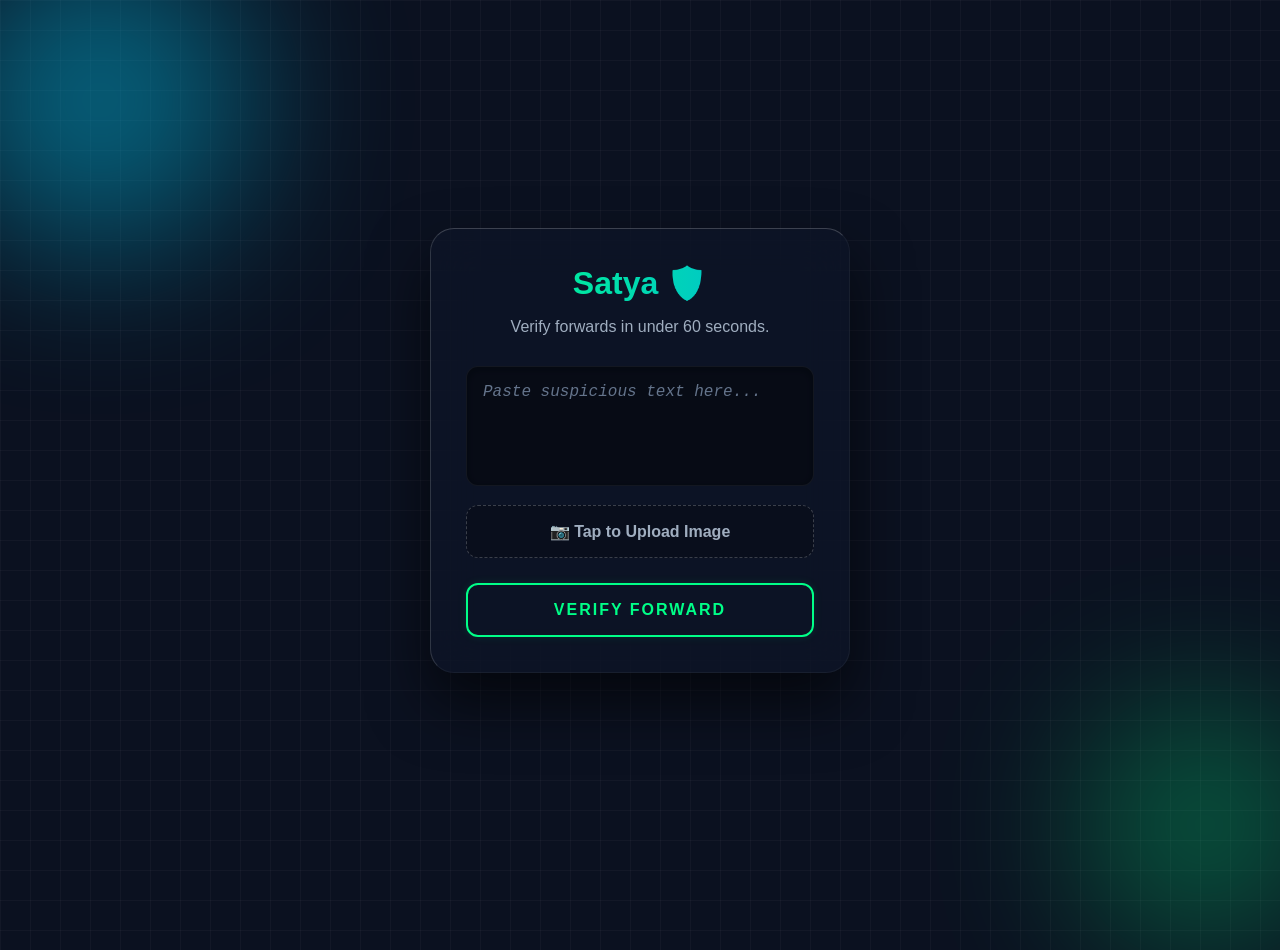
==== index.html @ 72132bfb "Add files via upload" ====
<!DOCTYPE html>
<html lang="en">
<head>
    <meta charset="UTF-8">
    <meta name="viewport" content="width=device-width, initial-scale=1.0">
    <title>Satya | Forward-Checker</title>
    <link rel="stylesheet" href="style.css">
    <link rel="manifest" href="manifest.json">
</head>
<body>
    <div class="bg-shape bg-teal"></div>
    <div class="bg-shape bg-green"></div>
    
    <div class="app-container">
        <header>
            <h1>Satya 🛡️</h1>
            <p>Verify forwards in under 60 seconds.</p>
        </header>

        <!-- 1. Intake View -->
        <main id="intake-view">
            <textarea id="claim-text" placeholder="Paste suspicious text here..."></textarea>

            <div class="file-upload-box">
                <input type="file" id="claim-image" accept="image/*" hidden>
                <label for="claim-image" class="upload-label">📷 Tap to Upload Image</label>
            </div>

            <button id="verify-btn">Verify Forward</button>
        </main>

        <!-- 2. Loading View (Hidden by default) -->
        <div id="loading-view" class="hidden">
            <div class="spinner"></div>
            <p class="loading-text">Scanning fact-check databases...</p>
        </div>

        <!-- 3. Verdict Card View (Hidden by default) -->
        <section id="result-view" class="hidden">
            <div id="verdict-container" class="card verdict-unverifiable">
                <h2 id="verdict-title">Unverifiable ⚠️</h2>

                <div class="confidence-badge">
                    Confidence: <span id="confidence-score">75%</span>
                </div>

                <div class="explanation-box">
                    <p id="expl-en">Waiting for analysis...</p>
                </div>

                <div class="sources">
                    <strong>Sources:</strong> <span id="source-links">-</span>
                </div>
            </div>

            <button id="reset-btn" class="secondary-btn">Check Another Claim</button>
        </section>
    </div>

    <script src="script.js"></script>
</body>
</html>
---- style.css ----
body {
    background-color: #0b1120; /* Deepest tech blue/black */
    background-image: 
        linear-gradient(rgba(255, 255, 255, 0.03) 1px, transparent 1px),
        linear-gradient(90deg, rgba(255, 255, 255, 0.03) 1px, transparent 1px);
    background-size: 30px 30px; /* Creates the grid pattern */
    color: #ffffff;
    font-family: -apple-system, BlinkMacSystemFont, "Segoe UI", Roboto, sans-serif;
    display: flex;
    justify-content: center;
    align-items: center;
    min-height: 100vh;
    margin: 0;
    overflow: hidden; /* Stops the glowing orbs from causing scrollbars */
}

.app-container {
    width: 100%;
    max-width: 420px;
    background: rgba(15, 23, 42, 0.5); /* Semi-transparent slate blue */
    backdrop-filter: blur(24px); /* Heavy blur for the grid behind it */
    -webkit-backdrop-filter: blur(24px);
    border: 1px solid rgba(255, 255, 255, 0.05);
    border-top: 1px solid rgba(255, 255, 255, 0.2); /* Simulates light hitting the top edge */
    border-left: 1px solid rgba(255, 255, 255, 0.15); /* Simulates light hitting the left edge */
    border-radius: 24px;
    padding: 35px;
    box-shadow: 0 30px 60px rgba(0, 0, 0, 0.6); /* Deeper drop shadow to float the glass */
    box-sizing: border-box;
    z-index: 10;
}

.card {
    background: #ffffff;
    border-radius: 12px;
    padding: 24px;
    box-shadow: 0 4px 15px rgba(0,0,0,0.05);
    margin: 20px auto;
    max-width: 90%;
    border-top: 8px solid #ff9800; /* Default Unverifiable color */
    font-family: -apple-system, BlinkMacSystemFont, sans-serif;
}

.confidence-badge {
    display: inline-block;
    background: rgba(255, 255, 255, 0.05);
    color: #ffffff;
    padding: 6px 12px;
    border-radius: 6px;
    font-weight: 600;
    margin-bottom: 15px;
    border: 1px solid rgba(255, 255, 255, 0.1);
}

.explanation-box {
    background: rgba(0, 0, 0, 0.4);
    padding: 16px;
    border-radius: 8px;
    margin-bottom: 15px;
    font-size: 1.1em;
    line-height: 1.5;
    color: #e2e8f0; /* Light gray text for readability */
    border-left: 3px solid rgba(255, 255, 255, 0.2);
}

/* --- 3. Dynamic Neon States (The Magic) --- */
.verdict-true {
    border-top: 4px solid #00ff88 !important;
    box-shadow: 0 10px 30px rgba(0, 255, 136, 0.1) !important;
}
.verdict-true #verdict-title { 
    color: #00ff88; 
    text-shadow: 0 0 10px rgba(0, 255, 136, 0.5); 
}

.verdict-false {
    border-top: 4px solid #ff3366 !important;
    box-shadow: 0 10px 30px rgba(255, 51, 102, 0.1) !important;
}
.verdict-false #verdict-title { 
    color: #ff3366; 
    text-shadow: 0 0 10px rgba(255, 51, 102, 0.5); 
}

.verdict-unverifiable {
    border-top: 4px solid #ffb347 !important;
    box-shadow: 0 10px 30px rgba(255, 179, 71, 0.1) !important;
}
.verdict-unverifiable #verdict-title { 
    color: #ffb347; 
    text-shadow: 0 0 10px rgba(255, 179, 71, 0.5); 
}

/* Intake Styles */
#claim-text {
    width: 100%;
    height: 120px;
    padding: 16px;
    border-radius: 12px;
    background: rgba(0, 0, 0, 0.4); /* Dark inset cavity */
    border: 1px solid rgba(255, 255, 255, 0.05);
    color: #00ff88; /* Text glows green as they type */
    font-size: 16px;
    margin-bottom: 15px;
    box-sizing: border-box;
    resize: none;
    box-shadow: inset 0 2px 10px rgba(0,0,0,0.3);
    transition: all 0.3s ease;
}

#claim-text::placeholder {
    color: #64748b; /* Lighter, readable grey */
    font-style: italic;
}

#claim-text:focus {
    outline: none;
    border-color: #00b4db;
    box-shadow: 0 0 15px rgba(0, 180, 219, 0.2), inset 0 2px 10px rgba(0,0,0,0.3);
}

.upload-label {
    display: block;
    text-align: center;
    padding: 16px;
    background: rgba(0, 0, 0, 0.2);
    color: #a0aec0;
    border: 1px dashed rgba(255, 255, 255, 0.2);
    border-radius: 12px;
    cursor: pointer;
    font-weight: 600;
    margin-bottom: 25px;
    transition: all 0.3s ease;
}

.upload-label:hover {
    border-color: #00ff88;
    color: #00ff88;
    background: rgba(0, 255, 136, 0.05);
    transform: translateY(-2px); /* Makes it pop up slightly */
}

#verify-btn {
    width: 100%;
    padding: 16px;
    background: transparent;
    color: #00ff88;
    border: 2px solid #00ff88;
    border-radius: 12px;
    font-size: 16px;
    font-weight: 700;
    letter-spacing: 2px; /* Makes it look more high-tech */
    text-transform: uppercase;
    cursor: pointer;
    box-shadow: 0 0 10px rgba(0, 255, 136, 0.1);
    transition: all 0.3s ease;
    animation: pulseGlow 2.5s infinite; /* Active pulse */
}

#verify-btn:hover {
    background: #00ff88;
    color: #0f2027; /* Dark text on bright background */
    box-shadow: 0 0 20px rgba(0, 255, 136, 0.4);
    transform: translateY(-2px); /* Slight lift effect */
}

/* Loading Styles */
#loading-view {
    text-align: center;
    padding: 40px 20px;
}

.spinner {
    width: 50px;
    height: 50px;
    border: 5px solid rgba(255,255,255,0.05);
    border-top: 5px solid #00b4db;
    border-radius: 50%;
    animation: spin 1s linear infinite;
    margin: 0 auto 20px auto;
    box-shadow: 0 0 15px rgba(0, 180, 219, 0.2);
}

.loading-text {
    color: #00b4db;
    text-shadow: 0 0 5px rgba(0, 180, 219, 0.3);
    font-weight: 500;
}

/* Keyframes for the infinite spin */
@keyframes spin {
    0% { transform: rotate(0deg); }
    100% { transform: rotate(360deg); }
}

/* Utility to toggle views via JS */
.hidden {
    display: none !important;
}

.secondary-btn {
    width: 100%;
    padding: 14px;
    background-color: #e4e6eb;
    color: #050505;
    border: none;
    border-radius: 8px;
    font-size: 16px;
    font-weight: 600;
    cursor: pointer;
    margin-top: 10px;
}

.secondary-btn:hover {
    background-color: #d8dadf;
}

header {
    text-align: center;
    margin-bottom: 25px;
}

header h1 {
    font-size: 32px;
    margin: 0 0 5px 0;
    background: linear-gradient(to right, #00ff88, #00b4db);
    -webkit-background-clip: text;
    background-clip: text;
    -webkit-text-fill-color: transparent; 
    display: flex;
    justify-content: center;
    align-items: center;
    gap: 8px; /* Adds perfect spacing between text and the shield */
}

header p {
    color: #a0aec0;
    margin-bottom: 30px;
}

.sources {
    color: #a0aec0;
}

.sources a {
    color: #00b4db; /* Neon blue links */
    text-decoration: none;
    transition: all 0.2s;
}

.sources a:hover {
    text-decoration: underline;
    text-shadow: 0 0 8px rgba(0, 180, 219, 0.6);
}

.bg-shape {
    position: absolute;
    border-radius: 50%;
    filter: blur(80px); /* This makes them look like glowing light */
    z-index: -1; /* Keeps them behind your app */
    animation: float 10s infinite alternate ease-in-out;
}

.bg-teal {
    width: 300px;
    height: 300px;
    background: #00b4db;
    top: -50px;
    left: -50px;
    opacity: 0.5;
}

.bg-green {
    width: 250px;
    height: 250px;
    background: #00ff88;
    bottom: -50px;
    right: -50px;
    opacity: 0.3;
}

@keyframes float {
    0% { transform: translateY(0) scale(1); }
    100% { transform: translateY(20px) scale(1.1); }
}

@keyframes pulseGlow {
    0% { box-shadow: 0 0 5px rgba(0, 255, 136, 0.1); }
    50% { box-shadow: 0 0 20px rgba(0, 255, 136, 0.3); }
    100% { box-shadow: 0 0 5px rgba(0, 255, 136, 0.1); }
}
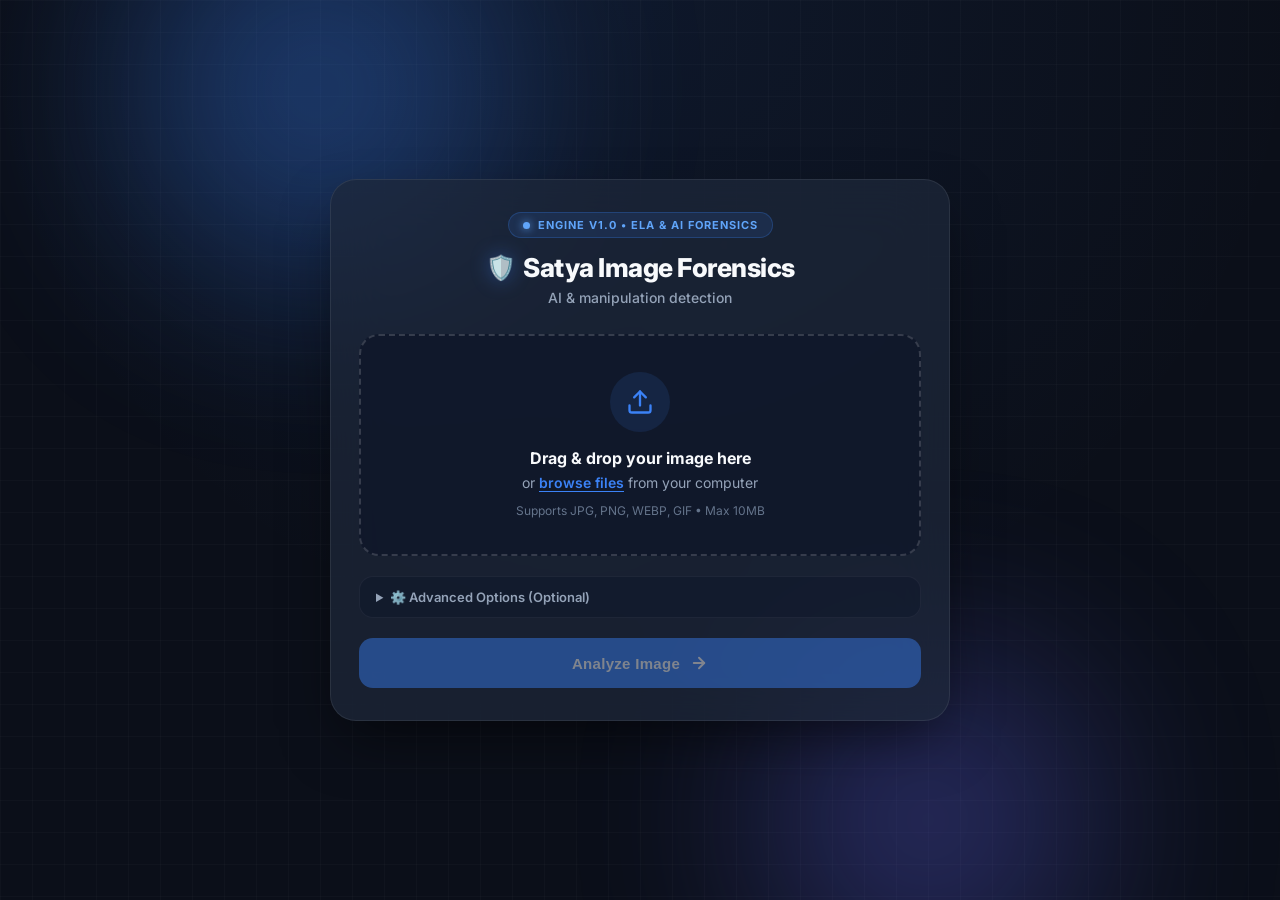
==== commit c1adabcf: "rahul contrib" ====
--- a/index.html
+++ b/index.html
@@ -1,62 +1,279 @@
-<!DOCTYPE html>
-<html lang="en">
-<head>
-    <meta charset="UTF-8">
-    <meta name="viewport" content="width=device-width, initial-scale=1.0">
-    <title>Satya | Forward-Checker</title>
-    <link rel="stylesheet" href="style.css">
-    <link rel="manifest" href="manifest.json">
-</head>
-<body>
-    <div class="bg-shape bg-teal"></div>
-    <div class="bg-shape bg-green"></div>
-    
-    <div class="app-container">
-        <header>
-            <h1>Satya 🛡️</h1>
-            <p>Verify forwards in under 60 seconds.</p>
-        </header>
-
-        <!-- 1. Intake View -->
-        <main id="intake-view">
-            <textarea id="claim-text" placeholder="Paste suspicious text here..."></textarea>
-
-            <div class="file-upload-box">
-                <input type="file" id="claim-image" accept="image/*" hidden>
-                <label for="claim-image" class="upload-label">📷 Tap to Upload Image</label>
-            </div>
-
-            <button id="verify-btn">Verify Forward</button>
-        </main>
-
-        <!-- 2. Loading View (Hidden by default) -->
-        <div id="loading-view" class="hidden">
-            <div class="spinner"></div>
-            <p class="loading-text">Scanning fact-check databases...</p>
-        </div>
-
-        <!-- 3. Verdict Card View (Hidden by default) -->
-        <section id="result-view" class="hidden">
-            <div id="verdict-container" class="card verdict-unverifiable">
-                <h2 id="verdict-title">Unverifiable ⚠️</h2>
-
-                <div class="confidence-badge">
-                    Confidence: <span id="confidence-score">75%</span>
-                </div>
-
-                <div class="explanation-box">
-                    <p id="expl-en">Waiting for analysis...</p>
-                </div>
-
-                <div class="sources">
-                    <strong>Sources:</strong> <span id="source-links">-</span>
-                </div>
-            </div>
-
-            <button id="reset-btn" class="secondary-btn">Check Another Claim</button>
-        </section>
-    </div>
-
-    <script src="script.js"></script>
-</body>
+<!--
+=============================================================================
+  Satya Image Forensics — AI & Manipulation Detection Web UI
+=============================================================================
+  How to run:
+  Terminal 1: uvicorn api:app --reload --port 8000
+  Terminal 2: open index.html in browser (or use Live Server extension)
+=============================================================================
+-->
+<!DOCTYPE html>
+<html lang="en">
+<head>
+    <meta charset="UTF-8">
+    <meta name="viewport" content="width=device-width, initial-scale=1.0">
+    <title>Satya Image Forensics | AI & Manipulation Detection</title>
+    <meta name="description" content="State-of-the-art image forensics: Error Level Analysis (ELA), AI synthetic detection, deepfake facial analysis, and chyron tampering detection.">
+    <link rel="preconnect" href="https://fonts.googleapis.com">
+    <link rel="preconnect" href="https://fonts.gstatic.com" crossorigin>
+    <link href="https://fonts.googleapis.com/css2?family=Inter:wght@400;500;600;700;800&family=JetBrains+Mono:wght@400;600&display=swap" rel="stylesheet">
+    <link rel="stylesheet" href="style.css">
+</head>
+<body>
+    <!-- Background glowing ambient lights -->
+    <div class="glow-orb glow-top"></div>
+    <div class="glow-orb glow-bottom"></div>
+
+    <div class="app-layout">
+        <!-- Main Application Card -->
+        <main class="forensics-card">
+            
+            <!-- Header -->
+            <header class="app-header">
+                <div class="brand-badge">
+                    <span class="pulse-dot"></span>
+                    <span>ENGINE V1.0 • ELA &amp; AI FORENSICS</span>
+                </div>
+                <h1 class="brand-title">
+                    <span class="shield-icon">🛡️</span> Satya Image Forensics
+                </h1>
+                <p class="brand-tagline">AI &amp; manipulation detection</p>
+            </header>
+
+            <!-- Error Banner (Hidden by default) -->
+            <div id="error-banner" class="error-banner hidden" role="alert">
+                <div class="error-icon">⚠️</div>
+                <div class="error-content">
+                    <div class="error-title">Analysis Failed</div>
+                    <div id="error-message" class="error-desc">Unable to connect to the backend server.</div>
+                    <div class="error-hint">Ensure backend is running: <code>uvicorn api:app --reload --port 8000</code></div>
+                </div>
+                <button id="close-error-btn" class="error-close" aria-label="Dismiss error">&times;</button>
+            </div>
+
+            <!-- 1. Intake / Upload Panel -->
+            <section id="intake-panel" class="panel-section active">
+                
+                <!-- Drag and Drop Zone -->
+                <div id="drop-zone" class="drop-zone" tabindex="0" role="button" aria-label="Upload image zone">
+                    <input type="file" id="file-input" accept="image/jpeg,image/png,image/webp,image/gif" hidden>
+                    
+                    <!-- Empty State View -->
+                    <div id="drop-content-empty" class="drop-content">
+                        <div class="upload-icon-wrapper">
+                            <svg class="upload-svg" viewBox="0 0 24 24" fill="none" stroke="currentColor" stroke-width="2" stroke-linecap="round" stroke-linejoin="round">
+                                <path d="M21 15v4a2 2 0 0 1-2 2H5a2 2 0 0 1-2-2v-4"></path>
+                                <polyline points="17 8 12 3 7 8"></polyline>
+                                <line x1="12" y1="3" x2="12" y2="15"></line>
+                            </svg>
+                        </div>
+                        <div class="drop-title">Drag &amp; drop your image here</div>
+                        <div class="drop-subtitle">or <span class="browse-link">browse files</span> from your computer</div>
+                        <div class="drop-formats">Supports JPG, PNG, WEBP, GIF &bull; Max 10MB</div>
+                    </div>
+
+                    <!-- Image Preview View (Hidden initially) -->
+                    <div id="drop-content-preview" class="preview-container hidden">
+                        <div class="preview-img-wrapper">
+                            <img id="preview-image" src="" alt="Forensics target preview">
+                            <div class="preview-overlay">
+                                <span class="overlay-text">Click or drop to replace</span>
+                            </div>
+                        </div>
+                        <div class="preview-meta">
+                            <div id="preview-filename" class="preview-filename">image.jpg</div>
+                            <div id="preview-filesize" class="preview-filesize">0 KB</div>
+                        </div>
+                        <button type="button" id="remove-img-btn" class="remove-btn" title="Remove image">&times; Remove</button>
+                    </div>
+                </div>
+
+                <!-- Advanced Options Toggle -->
+                <details class="advanced-options">
+                    <summary class="advanced-summary">
+                        <span>⚙️ Advanced Options (Optional)</span>
+                    </summary>
+                    <div class="advanced-fields">
+                        <label class="checkbox-label">
+                            <input type="checkbox" id="screenshot-toggle">
+                            <span>Treat as mobile/broadcast screenshot (enables Chyron OCR analysis)</span>
+                        </label>
+                        <div class="input-group">
+                            <label for="claimed-source-input">Claimed Source URL (for banner cross-checking):</label>
+                            <input type="url" id="claimed-source-input" placeholder="e.g. https://bbc.com/news">
+                        </div>
+                    </div>
+                </details>
+
+                <!-- Action Button -->
+                <button type="button" id="analyze-btn" class="primary-btn" disabled>
+                    <span class="btn-text">Analyze Image</span>
+                    <svg class="btn-arrow" viewBox="0 0 24 24" fill="none" stroke="currentColor" stroke-width="2.5" stroke-linecap="round" stroke-linejoin="round">
+                        <line x1="5" y1="12" x2="19" y2="12"></line>
+                        <polyline points="12 5 19 12 12 19"></polyline>
+                    </svg>
+                </button>
+            </section>
+
+            <!-- 2. Loading State Panel -->
+            <section id="loading-panel" class="panel-section hidden">
+                <div class="loading-box">
+                    <div class="scanner-wrapper">
+                        <div class="scanner-ring outer-ring"></div>
+                        <div class="scanner-ring middle-ring"></div>
+                        <div class="scanner-ring inner-ring"></div>
+                        <div class="scanner-center">🔍</div>
+                    </div>
+                    <h2 class="loading-headline">Analyzing Image...</h2>
+                    <p id="loading-step-text" class="loading-step">Running Error Level Analysis (ELA)...</p>
+                    <div class="loading-progress-bar">
+                        <div class="loading-bar-fill"></div>
+                    </div>
+                </div>
+            </section>
+
+            <!-- 3. Results Panel -->
+            <section id="results-panel" class="panel-section hidden">
+                
+                <!-- Verdict Header Card -->
+                <div id="verdict-banner" class="verdict-banner verdict-manipulated">
+                    <div class="verdict-tag-wrapper">
+                        <span class="verdict-sub-label">FORENSIC VERDICT</span>
+                        <div id="verdict-title" class="verdict-title">MANIPULATED</div>
+                    </div>
+                    <div class="verdict-icon-container" id="verdict-icon">❌</div>
+                </div>
+
+                <!-- Metrics & Reason Card -->
+                <div class="results-hero-grid">
+                    
+                    <!-- Circular Confidence Meter -->
+                    <div class="metric-card confidence-card">
+                        <div class="card-label">CONFIDENCE SCORE</div>
+                        <div class="circle-progress-wrapper">
+                            <svg class="progress-ring" viewBox="0 0 120 120">
+                                <circle class="progress-ring-bg" cx="60" cy="60" r="50" />
+                                <circle id="confidence-circle" class="progress-ring-circle" cx="60" cy="60" r="50" />
+                            </svg>
+                            <div class="circle-content">
+                                <span id="confidence-number" class="confidence-number">85</span>
+                                <span class="confidence-symbol">%</span>
+                            </div>
+                        </div>
+                        <div id="confidence-tier" class="confidence-tier">High Confidence</div>
+                    </div>
+
+                    <!-- Plain Language Reason -->
+                    <div class="metric-card reason-card">
+                        <div class="card-label">FINDINGS EXPLANATION</div>
+                        <p id="verdict-reason" class="verdict-reason-text">
+                            Analyzing forensic signals...
+                        </p>
+                        <div id="provenance-badges" class="provenance-badges"></div>
+                    </div>
+                </div>
+
+                <!-- Expandable Sub-signals Section -->
+                <div class="signals-section">
+                    <div class="signals-header">
+                        <h3 class="signals-title">Detector Breakdown</h3>
+                        <span class="signals-subtitle">Individual layer analysis</span>
+                    </div>
+
+                    <div class="signals-list">
+                        
+                        <!-- 1. ELA -->
+                        <div class="signal-row">
+                            <div class="signal-info">
+                                <div class="signal-name-wrapper">
+                                    <span class="signal-icon">🔬</span>
+                                    <span class="signal-name">Error Level Analysis (ELA)</span>
+                                </div>
+                                <div class="signal-meta">
+                                    <span id="ela-badge" class="signal-badge badge-neutral">0%</span>
+                                </div>
+                            </div>
+                            <div class="signal-track">
+                                <div id="ela-bar" class="signal-fill" style="width: 0%;"></div>
+                            </div>
+                            <div id="ela-desc" class="signal-detail">Scanning spatial compression history...</div>
+                        </div>
+
+                        <!-- 2. AI Generator -->
+                        <div class="signal-row">
+                            <div class="signal-info">
+                                <div class="signal-name-wrapper">
+                                    <span class="signal-icon">🤖</span>
+                                    <span class="signal-name">AI Generation Detector</span>
+                                </div>
+                                <div class="signal-meta">
+                                    <span id="ai-badge" class="signal-badge badge-neutral">0%</span>
+                                </div>
+                            </div>
+                            <div class="signal-track">
+                                <div id="ai-bar" class="signal-fill" style="width: 0%;"></div>
+                            </div>
+                            <div id="ai-desc" class="signal-detail">Checking diffusion &amp; GAN frequency artifacts...</div>
+                        </div>
+
+                        <!-- 3. Face & Deepfake -->
+                        <div class="signal-row">
+                            <div class="signal-info">
+                                <div class="signal-name-wrapper">
+                                    <span class="signal-icon">👤</span>
+                                    <span class="signal-name">Face &amp; Deepfake Analysis</span>
+                                </div>
+                                <div class="signal-meta">
+                                    <span id="df-badge" class="signal-badge badge-neutral">0%</span>
+                                </div>
+                            </div>
+                            <div class="signal-track">
+                                <div id="df-bar" class="signal-fill" style="width: 0%;"></div>
+                            </div>
+                            <div id="df-desc" class="signal-detail">Evaluating facial blending seams &amp; symmetry...</div>
+                        </div>
+
+                        <!-- 4. Screenshot / Chyron -->
+                        <div class="signal-row">
+                            <div class="signal-info">
+                                <div class="signal-name-wrapper">
+                                    <span class="signal-icon">📺</span>
+                                    <span class="signal-name">Screenshot &amp; Chyron Doctoring</span>
+                                </div>
+                                <div class="signal-meta">
+                                    <span id="chyron-badge" class="signal-badge badge-neutral">0%</span>
+                                </div>
+                            </div>
+                            <div class="signal-track">
+                                <div id="chyron-bar" class="signal-fill" style="width: 0%;"></div>
+                            </div>
+                            <div id="chyron-desc" class="signal-detail">Checking text sharpness &amp; antialiasing consistency...</div>
+                        </div>
+
+                    </div>
+                </div>
+
+                <!-- Footer Stats & Actions -->
+                <div class="results-footer">
+                    <div id="processing-time" class="processing-badge">
+                        <span class="bolt-icon">⚡</span> Processing time: <span id="latency-val">0ms</span>
+                    </div>
+
+                    <div class="footer-buttons">
+                        <button type="button" id="copy-json-btn" class="secondary-btn">
+                            <span>📋 Copy JSON</span>
+                        </button>
+                        <button type="button" id="reset-btn" class="primary-btn reset-action-btn">
+                            <span>Check Another Image</span>
+                        </button>
+                    </div>
+                </div>
+
+            </section>
+
+        </main>
+    </div>
+
+    <script src="script.js"></script>
+</body>
 </html>
--- a/style.css
+++ b/style.css
@@ -1,291 +1,977 @@
-body {
-    background-color: #0b1120; /* Deepest tech blue/black */
-    background-image: 
-        linear-gradient(rgba(255, 255, 255, 0.03) 1px, transparent 1px),
-        linear-gradient(90deg, rgba(255, 255, 255, 0.03) 1px, transparent 1px);
-    background-size: 30px 30px; /* Creates the grid pattern */
-    color: #ffffff;
-    font-family: -apple-system, BlinkMacSystemFont, "Segoe UI", Roboto, sans-serif;
-    display: flex;
-    justify-content: center;
-    align-items: center;
-    min-height: 100vh;
-    margin: 0;
-    overflow: hidden; /* Stops the glowing orbs from causing scrollbars */
-}
-
-.app-container {
-    width: 100%;
-    max-width: 420px;
-    background: rgba(15, 23, 42, 0.5); /* Semi-transparent slate blue */
-    backdrop-filter: blur(24px); /* Heavy blur for the grid behind it */
-    -webkit-backdrop-filter: blur(24px);
-    border: 1px solid rgba(255, 255, 255, 0.05);
-    border-top: 1px solid rgba(255, 255, 255, 0.2); /* Simulates light hitting the top edge */
-    border-left: 1px solid rgba(255, 255, 255, 0.15); /* Simulates light hitting the left edge */
-    border-radius: 24px;
-    padding: 35px;
-    box-shadow: 0 30px 60px rgba(0, 0, 0, 0.6); /* Deeper drop shadow to float the glass */
-    box-sizing: border-box;
-    z-index: 10;
-}
-
-.card {
-    background: #ffffff;
-    border-radius: 12px;
-    padding: 24px;
-    box-shadow: 0 4px 15px rgba(0,0,0,0.05);
-    margin: 20px auto;
-    max-width: 90%;
-    border-top: 8px solid #ff9800; /* Default Unverifiable color */
-    font-family: -apple-system, BlinkMacSystemFont, sans-serif;
-}
-
-.confidence-badge {
-    display: inline-block;
-    background: rgba(255, 255, 255, 0.05);
-    color: #ffffff;
-    padding: 6px 12px;
-    border-radius: 6px;
-    font-weight: 600;
-    margin-bottom: 15px;
-    border: 1px solid rgba(255, 255, 255, 0.1);
-}
-
-.explanation-box {
-    background: rgba(0, 0, 0, 0.4);
-    padding: 16px;
-    border-radius: 8px;
-    margin-bottom: 15px;
-    font-size: 1.1em;
-    line-height: 1.5;
-    color: #e2e8f0; /* Light gray text for readability */
-    border-left: 3px solid rgba(255, 255, 255, 0.2);
-}
-
-/* --- 3. Dynamic Neon States (The Magic) --- */
-.verdict-true {
-    border-top: 4px solid #00ff88 !important;
-    box-shadow: 0 10px 30px rgba(0, 255, 136, 0.1) !important;
-}
-.verdict-true #verdict-title { 
-    color: #00ff88; 
-    text-shadow: 0 0 10px rgba(0, 255, 136, 0.5); 
-}
-
-.verdict-false {
-    border-top: 4px solid #ff3366 !important;
-    box-shadow: 0 10px 30px rgba(255, 51, 102, 0.1) !important;
-}
-.verdict-false #verdict-title { 
-    color: #ff3366; 
-    text-shadow: 0 0 10px rgba(255, 51, 102, 0.5); 
-}
-
-.verdict-unverifiable {
-    border-top: 4px solid #ffb347 !important;
-    box-shadow: 0 10px 30px rgba(255, 179, 71, 0.1) !important;
-}
-.verdict-unverifiable #verdict-title { 
-    color: #ffb347; 
-    text-shadow: 0 0 10px rgba(255, 179, 71, 0.5); 
-}
-
-/* Intake Styles */
-#claim-text {
-    width: 100%;
-    height: 120px;
-    padding: 16px;
-    border-radius: 12px;
-    background: rgba(0, 0, 0, 0.4); /* Dark inset cavity */
-    border: 1px solid rgba(255, 255, 255, 0.05);
-    color: #00ff88; /* Text glows green as they type */
-    font-size: 16px;
-    margin-bottom: 15px;
-    box-sizing: border-box;
-    resize: none;
-    box-shadow: inset 0 2px 10px rgba(0,0,0,0.3);
-    transition: all 0.3s ease;
-}
-
-#claim-text::placeholder {
-    color: #64748b; /* Lighter, readable grey */
-    font-style: italic;
-}
-
-#claim-text:focus {
-    outline: none;
-    border-color: #00b4db;
-    box-shadow: 0 0 15px rgba(0, 180, 219, 0.2), inset 0 2px 10px rgba(0,0,0,0.3);
-}
-
-.upload-label {
-    display: block;
-    text-align: center;
-    padding: 16px;
-    background: rgba(0, 0, 0, 0.2);
-    color: #a0aec0;
-    border: 1px dashed rgba(255, 255, 255, 0.2);
-    border-radius: 12px;
-    cursor: pointer;
-    font-weight: 600;
-    margin-bottom: 25px;
-    transition: all 0.3s ease;
-}
-
-.upload-label:hover {
-    border-color: #00ff88;
-    color: #00ff88;
-    background: rgba(0, 255, 136, 0.05);
-    transform: translateY(-2px); /* Makes it pop up slightly */
-}
-
-#verify-btn {
-    width: 100%;
-    padding: 16px;
-    background: transparent;
-    color: #00ff88;
-    border: 2px solid #00ff88;
-    border-radius: 12px;
-    font-size: 16px;
-    font-weight: 700;
-    letter-spacing: 2px; /* Makes it look more high-tech */
-    text-transform: uppercase;
-    cursor: pointer;
-    box-shadow: 0 0 10px rgba(0, 255, 136, 0.1);
-    transition: all 0.3s ease;
-    animation: pulseGlow 2.5s infinite; /* Active pulse */
-}
-
-#verify-btn:hover {
-    background: #00ff88;
-    color: #0f2027; /* Dark text on bright background */
-    box-shadow: 0 0 20px rgba(0, 255, 136, 0.4);
-    transform: translateY(-2px); /* Slight lift effect */
-}
-
-/* Loading Styles */
-#loading-view {
-    text-align: center;
-    padding: 40px 20px;
-}
-
-.spinner {
-    width: 50px;
-    height: 50px;
-    border: 5px solid rgba(255,255,255,0.05);
-    border-top: 5px solid #00b4db;
-    border-radius: 50%;
-    animation: spin 1s linear infinite;
-    margin: 0 auto 20px auto;
-    box-shadow: 0 0 15px rgba(0, 180, 219, 0.2);
-}
-
-.loading-text {
-    color: #00b4db;
-    text-shadow: 0 0 5px rgba(0, 180, 219, 0.3);
-    font-weight: 500;
-}
-
-/* Keyframes for the infinite spin */
-@keyframes spin {
-    0% { transform: rotate(0deg); }
-    100% { transform: rotate(360deg); }
-}
-
-/* Utility to toggle views via JS */
-.hidden {
-    display: none !important;
-}
-
-.secondary-btn {
-    width: 100%;
-    padding: 14px;
-    background-color: #e4e6eb;
-    color: #050505;
-    border: none;
-    border-radius: 8px;
-    font-size: 16px;
-    font-weight: 600;
-    cursor: pointer;
-    margin-top: 10px;
-}
-
-.secondary-btn:hover {
-    background-color: #d8dadf;
-}
-
-header {
-    text-align: center;
-    margin-bottom: 25px;
-}
-
-header h1 {
-    font-size: 32px;
-    margin: 0 0 5px 0;
-    background: linear-gradient(to right, #00ff88, #00b4db);
-    -webkit-background-clip: text;
-    background-clip: text;
-    -webkit-text-fill-color: transparent; 
-    display: flex;
-    justify-content: center;
-    align-items: center;
-    gap: 8px; /* Adds perfect spacing between text and the shield */
-}
-
-header p {
-    color: #a0aec0;
-    margin-bottom: 30px;
-}
-
-.sources {
-    color: #a0aec0;
-}
-
-.sources a {
-    color: #00b4db; /* Neon blue links */
-    text-decoration: none;
-    transition: all 0.2s;
-}
-
-.sources a:hover {
-    text-decoration: underline;
-    text-shadow: 0 0 8px rgba(0, 180, 219, 0.6);
-}
-
-.bg-shape {
-    position: absolute;
-    border-radius: 50%;
-    filter: blur(80px); /* This makes them look like glowing light */
-    z-index: -1; /* Keeps them behind your app */
-    animation: float 10s infinite alternate ease-in-out;
-}
-
-.bg-teal {
-    width: 300px;
-    height: 300px;
-    background: #00b4db;
-    top: -50px;
-    left: -50px;
-    opacity: 0.5;
-}
-
-.bg-green {
-    width: 250px;
-    height: 250px;
-    background: #00ff88;
-    bottom: -50px;
-    right: -50px;
-    opacity: 0.3;
-}
-
-@keyframes float {
-    0% { transform: translateY(0) scale(1); }
-    100% { transform: translateY(20px) scale(1.1); }
-}
-
-@keyframes pulseGlow {
-    0% { box-shadow: 0 0 5px rgba(0, 255, 136, 0.1); }
-    50% { box-shadow: 0 0 20px rgba(0, 255, 136, 0.3); }
-    100% { box-shadow: 0 0 5px rgba(0, 255, 136, 0.1); }
+/* ==========================================================================
+   Satya Image Forensics — Modern Dark UI Design System
+   ========================================================================== */
+
+:root {
+    /* Color Palette */
+    --bg-base: #0B0F19;
+    --bg-surface: #111827;
+    --bg-card: rgba(30, 41, 59, 0.7);
+    --bg-card-border: rgba(255, 255, 255, 0.08);
+    --bg-input: rgba(15, 23, 42, 0.8);
+
+    /* Text Colors */
+    --text-primary: #F8FAFC;
+    --text-secondary: #94A3B8;
+    --text-muted: #64748B;
+
+    /* Accents */
+    --color-electric-blue: #3B82F6;
+    --color-electric-blue-hover: #2563EB;
+    --color-electric-blue-glow: rgba(59, 130, 246, 0.25);
+
+    /* Verdict Colors */
+    --color-authentic: #22C55E;
+    --color-authentic-glow: rgba(34, 197, 94, 0.2);
+    --color-manipulated: #EF4444;
+    --color-manipulated-glow: rgba(239, 68, 68, 0.2);
+    --color-uncertain: #F59E0B;
+    --color-uncertain-glow: rgba(245, 158, 11, 0.2);
+
+    /* Radii & Shadows */
+    --radius-sm: 8px;
+    --radius-md: 14px;
+    --radius-lg: 20px;
+    --radius-xl: 26px;
+    --shadow-main: 0 25px 60px -15px rgba(0, 0, 0, 0.6);
+    --shadow-card: 0 10px 30px -5px rgba(0, 0, 0, 0.3);
+
+    /* Transitions */
+    --transition-fast: 0.2s cubic-bezier(0.4, 0, 0.2, 1);
+    --transition-smooth: 0.35s cubic-bezier(0.16, 1, 0.3, 1);
+}
+
+/* Base Reset */
+*, *::before, *::after {
+    box-sizing: border-box;
+    margin: 0;
+    padding: 0;
+}
+
+body {
+    background-color: var(--bg-base);
+    background-image: 
+        radial-gradient(circle at 50% 0%, rgba(59, 130, 246, 0.08) 0%, transparent 60%),
+        linear-gradient(rgba(255, 255, 255, 0.02) 1px, transparent 1px),
+        linear-gradient(90deg, rgba(255, 255, 255, 0.02) 1px, transparent 1px);
+    background-size: 100% 100%, 32px 32px, 32px 32px;
+    color: var(--text-primary);
+    font-family: 'Inter', -apple-system, BlinkMacSystemFont, "Segoe UI", Roboto, sans-serif;
+    min-height: 100vh;
+    display: flex;
+    justify-content: center;
+    align-items: center;
+    padding: 24px 16px;
+    position: relative;
+    overflow-x: hidden;
+}
+
+/* Ambient Glowing Background Orbs */
+.glow-orb {
+    position: fixed;
+    border-radius: 50%;
+    filter: blur(100px);
+    z-index: 0;
+    pointer-events: none;
+    opacity: 0.35;
+}
+
+.glow-top {
+    width: 380px;
+    height: 380px;
+    background: #3B82F6;
+    top: -100px;
+    left: 10%;
+}
+
+.glow-bottom {
+    width: 320px;
+    height: 320px;
+    background: #6366F1;
+    bottom: -80px;
+    right: 15%;
+}
+
+/* App Layout Container */
+.app-layout {
+    width: 100%;
+    max-width: 620px;
+    position: relative;
+    z-index: 10;
+}
+
+/* Main Forensics Glass Card */
+.forensics-card {
+    background: var(--bg-card);
+    backdrop-filter: blur(28px);
+    -webkit-backdrop-filter: blur(28px);
+    border: 1px solid var(--bg-card-border);
+    border-radius: var(--radius-xl);
+    padding: 32px 28px;
+    box-shadow: var(--shadow-main);
+    transition: all var(--transition-smooth);
+}
+
+/* Header */
+.app-header {
+    text-align: center;
+    margin-bottom: 28px;
+}
+
+.brand-badge {
+    display: inline-flex;
+    align-items: center;
+    gap: 8px;
+    background: rgba(59, 130, 246, 0.12);
+    border: 1px solid rgba(59, 130, 246, 0.25);
+    color: #60A5FA;
+    font-size: 11px;
+    font-weight: 700;
+    letter-spacing: 1px;
+    padding: 5px 14px;
+    border-radius: 999px;
+    margin-bottom: 14px;
+    text-transform: uppercase;
+}
+
+.pulse-dot {
+    width: 7px;
+    height: 7px;
+    border-radius: 50%;
+    background: #60A5FA;
+    box-shadow: 0 0 8px #60A5FA;
+    animation: pulse 2s infinite;
+}
+
+@keyframes pulse {
+    0%, 100% { opacity: 1; transform: scale(1); }
+    50% { opacity: 0.4; transform: scale(0.85); }
+}
+
+.brand-title {
+    font-size: 26px;
+    font-weight: 800;
+    letter-spacing: -0.5px;
+    color: var(--text-primary);
+    display: flex;
+    align-items: center;
+    justify-content: center;
+    gap: 8px;
+    margin-bottom: 6px;
+}
+
+.shield-icon {
+    font-size: 24px;
+    filter: drop-shadow(0 0 10px rgba(59, 130, 246, 0.4));
+}
+
+.brand-tagline {
+    color: var(--text-secondary);
+    font-size: 14px;
+    font-weight: 500;
+}
+
+/* Panels */
+.panel-section {
+    display: flex;
+    flex-direction: column;
+    gap: 20px;
+    animation: fadeInSlideUp 0.35s ease-out;
+}
+
+.hidden {
+    display: none !important;
+}
+
+@keyframes fadeInSlideUp {
+    from {
+        opacity: 0;
+        transform: translateY(12px);
+    }
+    to {
+        opacity: 1;
+        transform: translateY(0);
+    }
+}
+
+/* Error Banner */
+.error-banner {
+    display: flex;
+    align-items: flex-start;
+    gap: 14px;
+    background: rgba(239, 68, 68, 0.12);
+    border: 1px solid rgba(239, 68, 68, 0.3);
+    border-radius: var(--radius-md);
+    padding: 16px 18px;
+    margin-bottom: 20px;
+    animation: fadeInSlideUp 0.25s ease-out;
+}
+
+.error-icon {
+    font-size: 20px;
+}
+
+.error-content {
+    flex: 1;
+}
+
+.error-title {
+    color: #FCA5A5;
+    font-weight: 700;
+    font-size: 14px;
+    margin-bottom: 3px;
+}
+
+.error-desc {
+    color: #FECACA;
+    font-size: 13px;
+    line-height: 1.4;
+}
+
+.error-hint {
+    margin-top: 6px;
+    font-size: 12px;
+    color: var(--text-secondary);
+}
+
+.error-hint code {
+    background: rgba(0, 0, 0, 0.3);
+    padding: 2px 6px;
+    border-radius: 4px;
+    font-family: 'JetBrains Mono', monospace;
+    color: #93C5FD;
+}
+
+.error-close {
+    background: transparent;
+    border: none;
+    color: #FCA5A5;
+    font-size: 18px;
+    cursor: pointer;
+    line-height: 1;
+    padding: 2px 6px;
+    border-radius: 4px;
+    transition: background var(--transition-fast);
+}
+
+.error-close:hover {
+    background: rgba(239, 68, 68, 0.2);
+}
+
+/* Drop Zone */
+.drop-zone {
+    border: 2px dashed rgba(255, 255, 255, 0.16);
+    background: var(--bg-input);
+    border-radius: var(--radius-lg);
+    padding: 36px 20px;
+    text-align: center;
+    cursor: pointer;
+    transition: all var(--transition-smooth);
+    position: relative;
+    overflow: hidden;
+}
+
+.drop-zone:hover, .drop-zone.drag-active {
+    border-color: var(--color-electric-blue);
+    background: rgba(59, 130, 246, 0.05);
+    box-shadow: 0 0 25px var(--color-electric-blue-glow);
+}
+
+.upload-icon-wrapper {
+    width: 60px;
+    height: 60px;
+    border-radius: 50%;
+    background: rgba(59, 130, 246, 0.12);
+    display: inline-flex;
+    align-items: center;
+    justify-content: center;
+    margin-bottom: 16px;
+    color: var(--color-electric-blue);
+    transition: transform var(--transition-smooth);
+}
+
+.drop-zone:hover .upload-icon-wrapper {
+    transform: scale(1.08) translateY(-2px);
+}
+
+.upload-svg {
+    width: 28px;
+    height: 28px;
+}
+
+.drop-title {
+    font-size: 16px;
+    font-weight: 700;
+    color: var(--text-primary);
+    margin-bottom: 6px;
+}
+
+.drop-subtitle {
+    font-size: 14px;
+    color: var(--text-secondary);
+    margin-bottom: 12px;
+}
+
+.browse-link {
+    color: var(--color-electric-blue);
+    font-weight: 600;
+    text-decoration: underline;
+    text-underline-offset: 3px;
+}
+
+.drop-formats {
+    font-size: 12px;
+    color: var(--text-muted);
+}
+
+/* Preview Mode */
+.preview-container {
+    display: flex;
+    flex-direction: column;
+    align-items: center;
+    gap: 14px;
+}
+
+.preview-img-wrapper {
+    position: relative;
+    max-height: 220px;
+    max-width: 100%;
+    border-radius: var(--radius-md);
+    overflow: hidden;
+    box-shadow: 0 8px 20px rgba(0, 0, 0, 0.4);
+    border: 1px solid rgba(255, 255, 255, 0.1);
+}
+
+.preview-img-wrapper img {
+    display: block;
+    max-height: 220px;
+    width: auto;
+    max-width: 100%;
+    object-fit: contain;
+}
+
+.preview-overlay {
+    position: absolute;
+    inset: 0;
+    background: rgba(15, 23, 42, 0.65);
+    backdrop-filter: blur(4px);
+    display: flex;
+    align-items: center;
+    justify-content: center;
+    opacity: 0;
+    transition: opacity var(--transition-fast);
+}
+
+.preview-img-wrapper:hover .preview-overlay {
+    opacity: 1;
+}
+
+.overlay-text {
+    font-size: 13px;
+    font-weight: 600;
+    color: #FFFFFF;
+    background: rgba(0, 0, 0, 0.5);
+    padding: 6px 14px;
+    border-radius: 999px;
+}
+
+.preview-meta {
+    text-align: center;
+}
+
+.preview-filename {
+    font-size: 14px;
+    font-weight: 600;
+    color: var(--text-primary);
+    max-width: 320px;
+    white-space: nowrap;
+    overflow: hidden;
+    text-overflow: ellipsis;
+}
+
+.preview-filesize {
+    font-size: 12px;
+    color: var(--text-muted);
+    margin-top: 2px;
+}
+
+.remove-btn {
+    background: rgba(239, 68, 68, 0.15);
+    border: 1px solid rgba(239, 68, 68, 0.3);
+    color: #F87171;
+    padding: 5px 12px;
+    border-radius: var(--radius-sm);
+    font-size: 12px;
+    font-weight: 600;
+    cursor: pointer;
+    transition: all var(--transition-fast);
+}
+
+.remove-btn:hover {
+    background: rgba(239, 68, 68, 0.25);
+    color: #FECACA;
+}
+
+/* Advanced Options */
+.advanced-options {
+    background: rgba(15, 23, 42, 0.5);
+    border: 1px solid rgba(255, 255, 255, 0.05);
+    border-radius: var(--radius-md);
+    overflow: hidden;
+}
+
+.advanced-summary {
+    padding: 12px 16px;
+    font-size: 13px;
+    font-weight: 600;
+    color: var(--text-secondary);
+    cursor: pointer;
+    user-select: none;
+    transition: color var(--transition-fast);
+}
+
+.advanced-summary:hover {
+    color: var(--text-primary);
+}
+
+.advanced-fields {
+    padding: 0 16px 14px 16px;
+    display: flex;
+    flex-direction: column;
+    gap: 12px;
+    border-top: 1px solid rgba(255, 255, 255, 0.04);
+    padding-top: 12px;
+}
+
+.checkbox-label {
+    display: flex;
+    align-items: center;
+    gap: 10px;
+    font-size: 13px;
+    color: var(--text-secondary);
+    cursor: pointer;
+}
+
+.checkbox-label input[type="checkbox"] {
+    accent-color: var(--color-electric-blue);
+    width: 16px;
+    height: 16px;
+    cursor: pointer;
+}
+
+.input-group label {
+    display: block;
+    font-size: 12px;
+    color: var(--text-muted);
+    margin-bottom: 4px;
+}
+
+.input-group input[type="url"] {
+    width: 100%;
+    padding: 9px 12px;
+    background: var(--bg-input);
+    border: 1px solid rgba(255, 255, 255, 0.1);
+    border-radius: var(--radius-sm);
+    color: var(--text-primary);
+    font-size: 13px;
+    transition: border-color var(--transition-fast);
+}
+
+.input-group input[type="url"]:focus {
+    outline: none;
+    border-color: var(--color-electric-blue);
+}
+
+/* Primary Button */
+.primary-btn {
+    width: 100%;
+    padding: 16px 20px;
+    background: var(--color-electric-blue);
+    color: #FFFFFF;
+    border: none;
+    border-radius: var(--radius-md);
+    font-size: 15px;
+    font-weight: 700;
+    letter-spacing: 0.3px;
+    cursor: pointer;
+    display: flex;
+    align-items: center;
+    justify-content: center;
+    gap: 10px;
+    box-shadow: 0 6px 20px var(--color-electric-blue-glow);
+    transition: all var(--transition-smooth);
+}
+
+.primary-btn:hover:not(:disabled) {
+    background: var(--color-electric-blue-hover);
+    box-shadow: 0 10px 30px rgba(59, 130, 246, 0.4);
+    transform: translateY(-2px);
+}
+
+.primary-btn:active:not(:disabled) {
+    transform: translateY(0);
+}
+
+.primary-btn:disabled {
+    opacity: 0.45;
+    cursor: not-allowed;
+    box-shadow: none;
+    transform: none;
+}
+
+.btn-arrow {
+    width: 18px;
+    height: 18px;
+    transition: transform var(--transition-fast);
+}
+
+.primary-btn:hover:not(:disabled) .btn-arrow {
+    transform: translateX(4px);
+}
+
+/* Secondary Button */
+.secondary-btn {
+    padding: 12px 18px;
+    background: rgba(255, 255, 255, 0.06);
+    border: 1px solid rgba(255, 255, 255, 0.12);
+    border-radius: var(--radius-md);
+    color: var(--text-primary);
+    font-size: 13px;
+    font-weight: 600;
+    cursor: pointer;
+    transition: all var(--transition-fast);
+}
+
+.secondary-btn:hover {
+    background: rgba(255, 255, 255, 0.12);
+    border-color: rgba(255, 255, 255, 0.2);
+}
+
+/* ==========================================================================
+   Loading State Styles
+   ========================================================================== */
+.loading-box {
+    text-align: center;
+    padding: 40px 20px;
+}
+
+.scanner-wrapper {
+    position: relative;
+    width: 90px;
+    height: 90px;
+    margin: 0 auto 24px auto;
+    display: flex;
+    align-items: center;
+    justify-content: center;
+}
+
+.scanner-ring {
+    position: absolute;
+    border-radius: 50%;
+    border: 2px solid transparent;
+}
+
+.outer-ring {
+    inset: 0;
+    border-top-color: var(--color-electric-blue);
+    border-right-color: var(--color-electric-blue);
+    animation: rotate 1.4s linear infinite;
+}
+
+.middle-ring {
+    inset: 12px;
+    border-bottom-color: #818CF8;
+    border-left-color: #818CF8;
+    animation: rotateReverse 1.8s linear infinite;
+}
+
+.inner-ring {
+    inset: 24px;
+    border-top-color: #38BDF8;
+    animation: rotate 1s linear infinite;
+}
+
+.scanner-center {
+    font-size: 24px;
+    animation: pulse 1.5s infinite;
+}
+
+@keyframes rotate {
+    to { transform: rotate(360deg); }
+}
+
+@keyframes rotateReverse {
+    to { transform: rotate(-360deg); }
+}
+
+.loading-headline {
+    font-size: 20px;
+    font-weight: 700;
+    margin-bottom: 8px;
+    color: var(--text-primary);
+}
+
+.loading-step {
+    font-size: 14px;
+    color: #60A5FA;
+    margin-bottom: 24px;
+    min-height: 20px;
+}
+
+.loading-progress-bar {
+    width: 100%;
+    max-width: 280px;
+    height: 4px;
+    background: rgba(255, 255, 255, 0.08);
+    border-radius: 999px;
+    margin: 0 auto;
+    overflow: hidden;
+}
+
+.loading-bar-fill {
+    width: 40%;
+    height: 100%;
+    background: linear-gradient(90deg, #3B82F6, #60A5FA);
+    border-radius: 999px;
+    animation: progressShimmer 1.5s infinite ease-in-out;
+}
+
+@keyframes progressShimmer {
+    0% { transform: translateX(-100%); width: 30%; }
+    50% { width: 60%; }
+    100% { transform: translateX(350%); width: 30%; }
+}
+
+/* ==========================================================================
+   Results Panel Styles
+   ========================================================================== */
+
+/* Verdict Banner */
+.verdict-banner {
+    display: flex;
+    align-items: center;
+    justify-content: space-between;
+    padding: 20px 24px;
+    border-radius: var(--radius-lg);
+    margin-bottom: 20px;
+    border: 2px solid transparent;
+    transition: all var(--transition-smooth);
+}
+
+.verdict-sub-label {
+    font-size: 11px;
+    font-weight: 800;
+    letter-spacing: 1.5px;
+    opacity: 0.8;
+    display: block;
+    margin-bottom: 4px;
+}
+
+.verdict-title {
+    font-size: 28px;
+    font-weight: 900;
+    letter-spacing: -0.5px;
+    line-height: 1.1;
+}
+
+.verdict-icon-container {
+    font-size: 38px;
+    line-height: 1;
+    filter: drop-shadow(0 0 12px rgba(0,0,0,0.3));
+}
+
+/* Verdict States */
+.verdict-authentic {
+    background: rgba(34, 197, 94, 0.12);
+    border-color: var(--color-authentic);
+    box-shadow: 0 10px 30px var(--color-authentic-glow);
+    color: var(--color-authentic);
+}
+
+.verdict-manipulated {
+    background: rgba(239, 68, 68, 0.12);
+    border-color: var(--color-manipulated);
+    box-shadow: 0 10px 30px var(--color-manipulated-glow);
+    color: var(--color-manipulated);
+}
+
+.verdict-uncertain {
+    background: rgba(245, 158, 11, 0.12);
+    border-color: var(--color-uncertain);
+    box-shadow: 0 10px 30px var(--color-uncertain-glow);
+    color: var(--color-uncertain);
+}
+
+/* Results Hero Grid */
+.results-hero-grid {
+    display: grid;
+    grid-template-columns: 140px 1fr;
+    gap: 16px;
+    margin-bottom: 20px;
+}
+
+.metric-card {
+    background: rgba(15, 23, 42, 0.6);
+    border: 1px solid rgba(255, 255, 255, 0.06);
+    border-radius: var(--radius-lg);
+    padding: 16px;
+    display: flex;
+    flex-direction: column;
+}
+
+.card-label {
+    font-size: 11px;
+    font-weight: 700;
+    letter-spacing: 0.8px;
+    color: var(--text-muted);
+    margin-bottom: 10px;
+}
+
+/* Circular Progress Meter */
+.confidence-card {
+    align-items: center;
+    text-align: center;
+    justify-content: space-between;
+}
+
+.circle-progress-wrapper {
+    position: relative;
+    width: 90px;
+    height: 90px;
+    margin: 4px 0;
+}
+
+.progress-ring {
+    width: 90px;
+    height: 90px;
+    transform: rotate(-90deg);
+}
+
+.progress-ring-bg {
+    fill: none;
+    stroke: rgba(255, 255, 255, 0.08);
+    stroke-width: 9;
+}
+
+.progress-ring-circle {
+    fill: none;
+    stroke: var(--color-electric-blue);
+    stroke-width: 9;
+    stroke-linecap: round;
+    stroke-dasharray: 314.159;
+    stroke-dashoffset: 314.159;
+    transition: stroke-dashoffset 1s cubic-bezier(0.16, 1, 0.3, 1), stroke 0.3s ease;
+}
+
+.circle-content {
+    position: absolute;
+    inset: 0;
+    display: flex;
+    align-items: center;
+    justify-content: center;
+    font-weight: 800;
+}
+
+.confidence-number {
+    font-size: 22px;
+    color: var(--text-primary);
+}
+
+.confidence-symbol {
+    font-size: 13px;
+    color: var(--text-secondary);
+    margin-left: 1px;
+}
+
+.confidence-tier {
+    font-size: 11px;
+    font-weight: 600;
+    color: var(--text-secondary);
+}
+
+/* Reason Card */
+.reason-card {
+    justify-content: space-between;
+}
+
+.verdict-reason-text {
+    font-size: 14px;
+    line-height: 1.55;
+    color: #E2E8F0;
+    margin-bottom: 12px;
+}
+
+.provenance-badges {
+    display: flex;
+    flex-wrap: wrap;
+    gap: 6px;
+}
+
+.provenance-pill {
+    font-size: 11px;
+    font-weight: 600;
+    padding: 3px 8px;
+    border-radius: var(--radius-sm);
+    background: rgba(255, 255, 255, 0.06);
+    color: #CBD5E1;
+    border: 1px solid rgba(255, 255, 255, 0.08);
+}
+
+/* Sub-Signals Section */
+.signals-section {
+    background: rgba(15, 23, 42, 0.6);
+    border: 1px solid rgba(255, 255, 255, 0.06);
+    border-radius: var(--radius-lg);
+    padding: 20px;
+    margin-bottom: 20px;
+}
+
+.signals-header {
+    display: flex;
+    align-items: baseline;
+    justify-content: space-between;
+    margin-bottom: 16px;
+    border-bottom: 1px solid rgba(255, 255, 255, 0.05);
+    padding-bottom: 10px;
+}
+
+.signals-title {
+    font-size: 14px;
+    font-weight: 700;
+    color: var(--text-primary);
+}
+
+.signals-subtitle {
+    font-size: 12px;
+    color: var(--text-muted);
+}
+
+.signals-list {
+    display: flex;
+    flex-direction: column;
+    gap: 16px;
+}
+
+.signal-row {
+    display: flex;
+    flex-direction: column;
+    gap: 6px;
+}
+
+.signal-info {
+    display: flex;
+    align-items: center;
+    justify-content: space-between;
+}
+
+.signal-name-wrapper {
+    display: flex;
+    align-items: center;
+    gap: 8px;
+}
+
+.signal-icon {
+    font-size: 14px;
+}
+
+.signal-name {
+    font-size: 13px;
+    font-weight: 600;
+    color: var(--text-primary);
+}
+
+.signal-badge {
+    font-size: 11px;
+    font-weight: 700;
+    padding: 2px 7px;
+    border-radius: 4px;
+    font-family: 'JetBrains Mono', monospace;
+}
+
+.badge-neutral { background: rgba(255,255,255,0.08); color: #CBD5E1; }
+.badge-clean { background: rgba(34, 197, 94, 0.15); color: #4ADE80; }
+.badge-warning { background: rgba(245, 158, 11, 0.15); color: #FBBF24; }
+.badge-danger { background: rgba(239, 68, 68, 0.15); color: #F87171; }
+
+.signal-track {
+    width: 100%;
+    height: 7px;
+    background: rgba(255, 255, 255, 0.06);
+    border-radius: 999px;
+    overflow: hidden;
+}
+
+.signal-fill {
+    height: 100%;
+    border-radius: 999px;
+    transition: width 0.8s cubic-bezier(0.16, 1, 0.3, 1), background 0.3s ease;
+}
+
+.signal-detail {
+    font-size: 11px;
+    color: var(--text-muted);
+    line-height: 1.3;
+}
+
+/* Results Footer */
+.results-footer {
+    display: flex;
+    align-items: center;
+    justify-content: space-between;
+    flex-wrap: wrap;
+    gap: 12px;
+    padding-top: 4px;
+}
+
+.processing-badge {
+    font-size: 12px;
+    color: var(--text-muted);
+    font-weight: 500;
+    display: flex;
+    align-items: center;
+    gap: 4px;
+}
+
+.bolt-icon {
+    color: #FBBF24;
+}
+
+.footer-buttons {
+    display: flex;
+    align-items: center;
+    gap: 10px;
+}
+
+.reset-action-btn {
+    width: auto;
+    padding: 12px 20px;
+    font-size: 13px;
+}
+
+/* Responsive Breakpoints */
+@media (max-width: 640px) {
+    .forensics-card {
+        padding: 24px 18px;
+    }
+
+    .results-hero-grid {
+        grid-template-columns: 1fr;
+    }
+
+    .confidence-card {
+        padding-bottom: 20px;
+    }
+
+    .results-footer {
+        flex-direction: column;
+        align-items: stretch;
+    }
+
+    .footer-buttons {
+        flex-direction: column;
+    }
+
+    .footer-buttons button {
+        width: 100%;
+    }
 }
